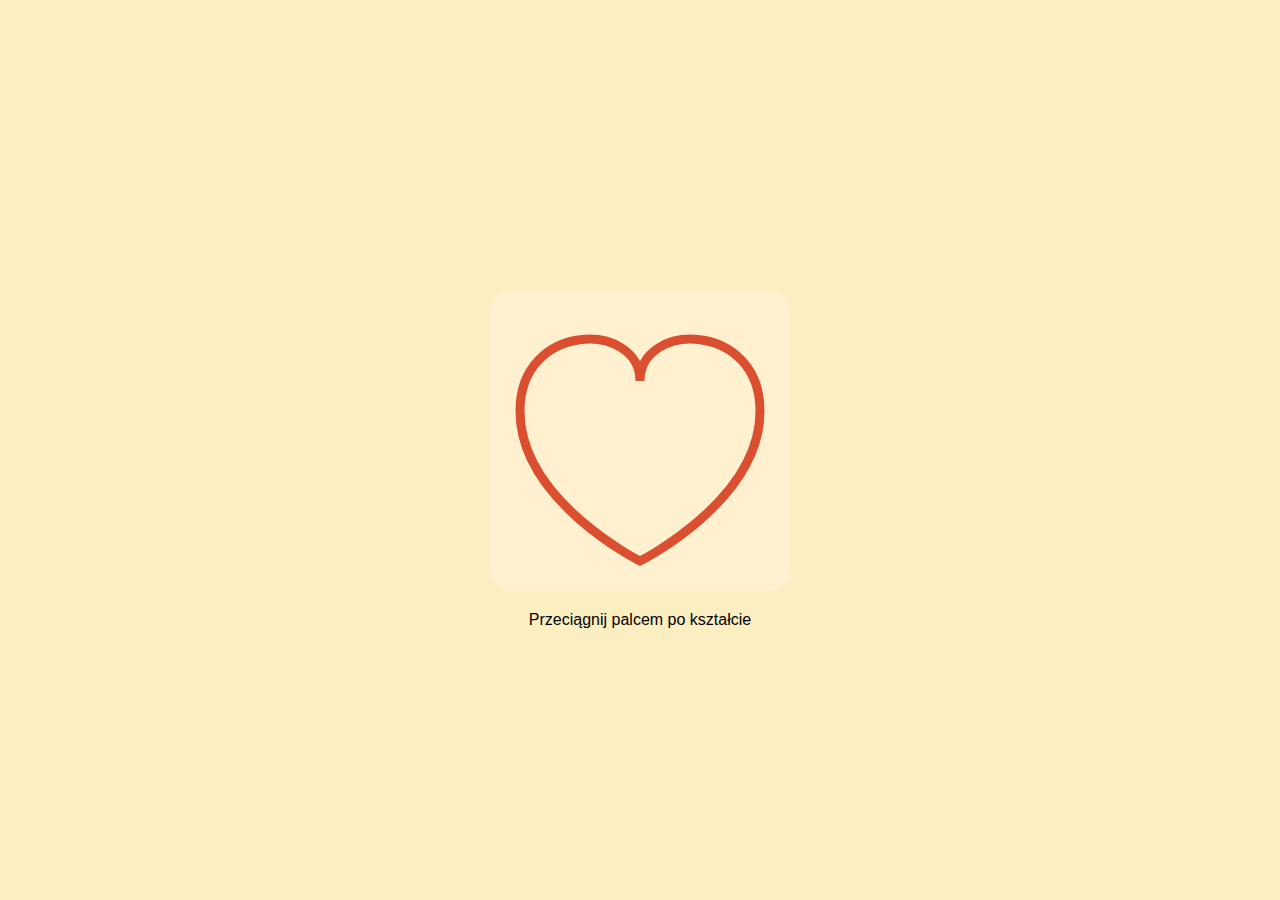
==== game.html @ 5f06cc44 "game" ====
<!DOCTYPE html>
<html lang="pl">
<head>
  <meta charset="UTF-8">
  <title>Dalgona Game</title>
  <meta name="viewport" content="width=device-width, initial-scale=1.0">
  <link rel="stylesheet" href="css/style.css">
</head>
<body>
  <div class="centered">
    <svg id="game-canvas" viewBox="0 0 100 100">
      <path id="heartPath" d="M50 30 
           C50 10, 90 10, 90 40 
           C90 70, 50 90, 50 90 
           C50 90, 10 70, 10 40 
           C10 10, 50 10, 50 30 Z"
        fill="none" stroke="#d94f30" stroke-width="3" />
    </svg>
    <p>Przeciągnij palcem po kształcie</p>
    <div id="result"></div>
  </div>

  <script src="js/game.js"></script>
</body>
</html>
---- css/style.css ----
* {
    margin: 0;
    padding: 0;
    box-sizing: border-box;
    font-family: 'Segoe UI', sans-serif;
  }
  
  body {
    background: #fbeec1;
    height: 100vh;
    display: flex;
    justify-content: center;
    align-items: center;
  }
  
  .centered {
    display: flex;
    flex-direction: column;
    align-items: center;
    text-align: center;
  }
  
  button {
    padding: 15px 30px;
    font-size: 1.2rem;
    background: #d94f30;
    color: white;
    border: none;
    border-radius: 12px;
    cursor: pointer;
    margin-top: 20px;
    box-shadow: 0 4px 10px rgba(0,0,0,0.2);
  }
  
  svg {
    width: 300px;
    height: 300px;
    margin: 20px 0;
    background-color: #fff0d0;
    border-radius: 20px;
    touch-action: none;
  }
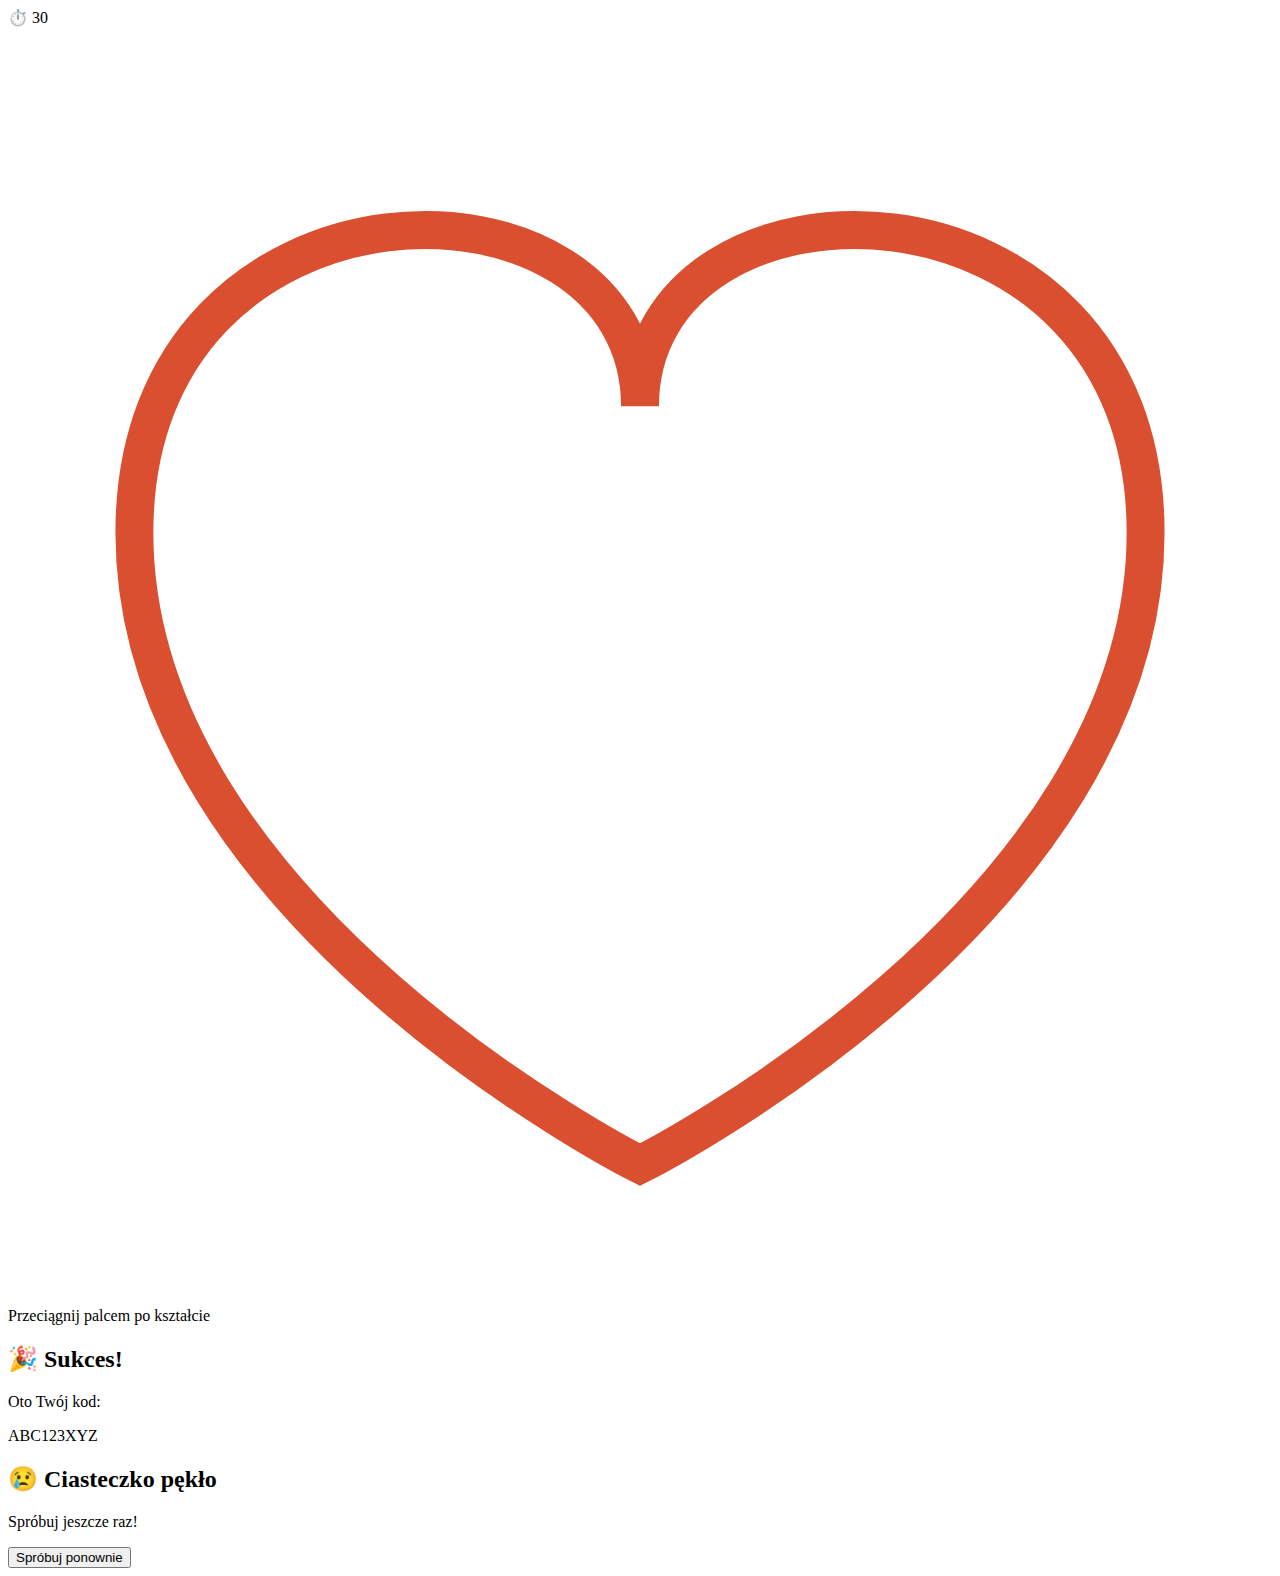
==== commit c226ba71: "game.v01" ====
--- a/game.html
+++ b/game.html
@@ -1,25 +1,32 @@
-<!DOCTYPE html>
-<html lang="pl">
-<head>
-  <meta charset="UTF-8">
-  <title>Dalgona Game</title>
-  <meta name="viewport" content="width=device-width, initial-scale=1.0">
-  <link rel="stylesheet" href="css/style.css">
-</head>
 <body>
-  <div class="centered">
-    <svg id="game-canvas" viewBox="0 0 100 100">
-      <path id="heartPath" d="M50 30 
-           C50 10, 90 10, 90 40 
-           C90 70, 50 90, 50 90 
-           C50 90, 10 70, 10 40 
-           C10 10, 50 10, 50 30 Z"
-        fill="none" stroke="#d94f30" stroke-width="3" />
-    </svg>
-    <p>Przeciągnij palcem po kształcie</p>
-    <div id="result"></div>
-  </div>
-
-  <script src="js/game.js"></script>
-</body>
-</html>
+    <div class="centered">
+      <div id="timer">⏱️ 30</div>
+  
+      <svg id="game-canvas" viewBox="0 0 100 100">
+        <path id="heartPath" d="M50 30 
+             C50 10, 90 10, 90 40 
+             C90 70, 50 90, 50 90 
+             C50 90, 10 70, 10 40 
+             C10 10, 50 10, 50 30 Z"
+          fill="none" stroke="#d94f30" stroke-width="3" />
+      </svg>
+      <p>Przeciągnij palcem po kształcie</p>
+    </div>
+  
+    <!-- EKRAN SUKCESU -->
+    <div id="success-screen" class="overlay hidden">
+      <h2>🎉 Sukces!</h2>
+      <p>Oto Twój kod:</p>
+      <div id="reward-code" class="code">ABC123XYZ</div>
+    </div>
+  
+    <!-- EKRAN PORAŻKI -->
+    <div id="fail-screen" class="overlay hidden">
+      <h2>😢 Ciasteczko pękło</h2>
+      <p>Spróbuj jeszcze raz!</p>
+      <button onclick="restartGame()">Spróbuj ponownie</button>
+    </div>
+  
+    <script src="js/game.js"></script>
+  </body>
+  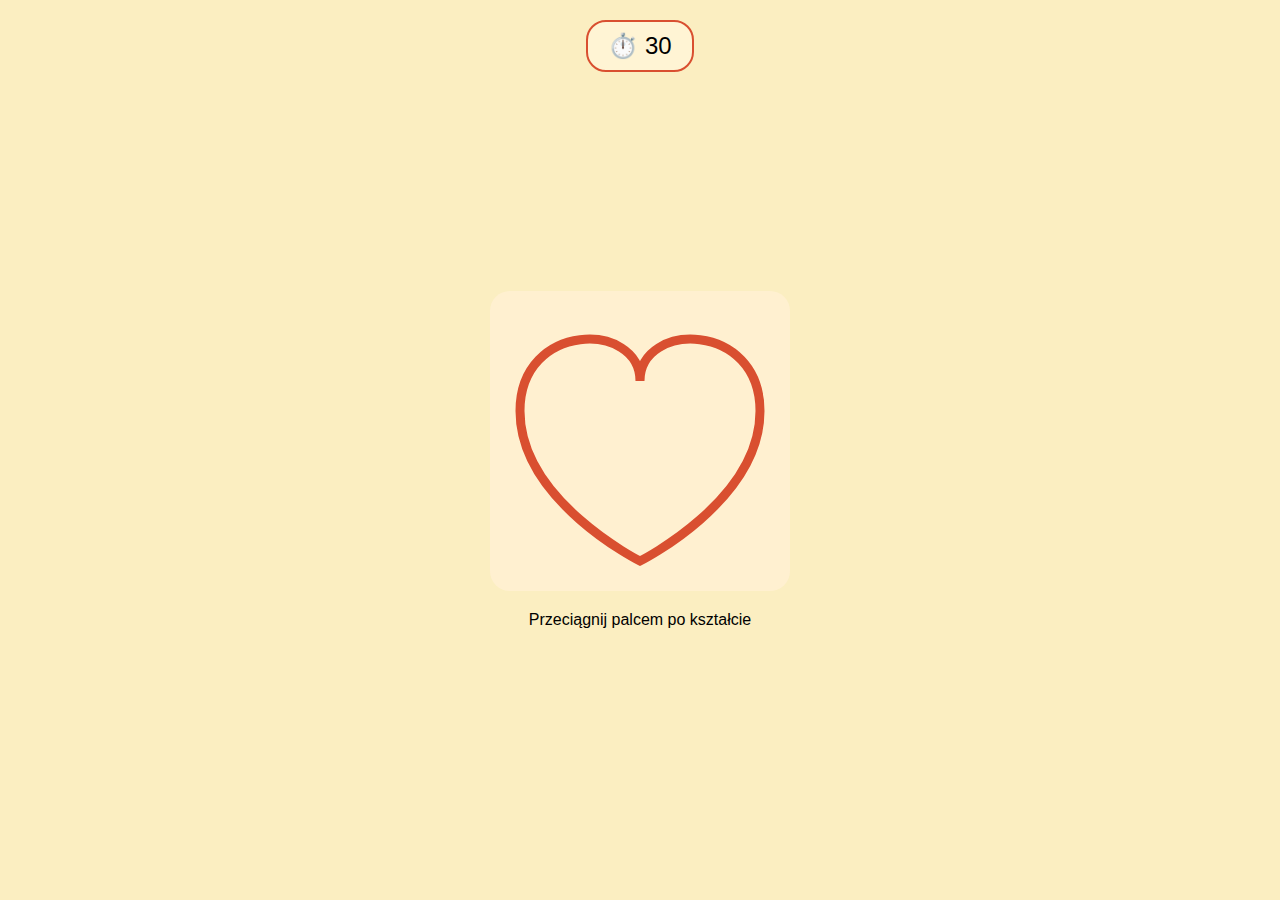
==== commit e6ae822e: "game.v03" ====
--- a/game.html
+++ b/game.html
@@ -1,32 +1,40 @@
+<!DOCTYPE html>
+<html lang="pl">
+<head>
+  <meta charset="UTF-8">
+  <title>Dalgona Game</title>
+  <meta name="viewport" content="width=device-width, initial-scale=1.0">
+  <link rel="stylesheet" href="css/style.css">
+</head>
 <body>
-    <div class="centered">
-      <div id="timer">⏱️ 30</div>
-  
-      <svg id="game-canvas" viewBox="0 0 100 100">
-        <path id="heartPath" d="M50 30 
-             C50 10, 90 10, 90 40 
-             C90 70, 50 90, 50 90 
-             C50 90, 10 70, 10 40 
-             C10 10, 50 10, 50 30 Z"
-          fill="none" stroke="#d94f30" stroke-width="3" />
-      </svg>
-      <p>Przeciągnij palcem po kształcie</p>
-    </div>
-  
-    <!-- EKRAN SUKCESU -->
-    <div id="success-screen" class="overlay hidden">
-      <h2>🎉 Sukces!</h2>
-      <p>Oto Twój kod:</p>
-      <div id="reward-code" class="code">ABC123XYZ</div>
-    </div>
-  
-    <!-- EKRAN PORAŻKI -->
-    <div id="fail-screen" class="overlay hidden">
-      <h2>😢 Ciasteczko pękło</h2>
-      <p>Spróbuj jeszcze raz!</p>
-      <button onclick="restartGame()">Spróbuj ponownie</button>
-    </div>
-  
-    <script src="js/game.js"></script>
-  </body>
-  +  <div class="centered">
+    <div id="timer">⏱️ 30</div>
+
+    <svg id="game-canvas" viewBox="0 0 100 100">
+      <path id="heartPath" d="M50 30 
+           C50 10, 90 10, 90 40 
+           C90 70, 50 90, 50 90 
+           C50 90, 10 70, 10 40 
+           C10 10, 50 10, 50 30 Z"
+        fill="none" stroke="#d94f30" stroke-width="3" />
+    </svg>
+    <p>Przeciągnij palcem po kształcie</p>
+  </div>
+
+  <!-- EKRAN SUKCESU -->
+  <div id="success-screen" class="overlay hidden">
+    <h2>🎉 Sukces!</h2>
+    <p>Oto Twój kod:</p>
+    <div id="reward-code" class="code">ABC123XYZ</div>
+  </div>
+
+  <!-- EKRAN PORAŻKI -->
+  <div id="fail-screen" class="overlay hidden">
+    <h2>😢 Ciasteczko pękło</h2>
+    <p>Spróbuj jeszcze raz!</p>
+    <button onclick="restartGame()">Spróbuj ponownie</button>
+  </div>
+
+  <script src="js/game.js"></script>
+</body>
+</html>
--- a/css/style.css
+++ b/css/style.css
@@ -0,0 +1,83 @@
+* {
+    margin: 0;
+    padding: 0;
+    box-sizing: border-box;
+    font-family: 'Segoe UI', sans-serif;
+  }
+  
+  body {
+    background: #fbeec1;
+    height: 100vh;
+    display: flex;
+    justify-content: center;
+    align-items: center;
+    position: relative;
+  }
+  
+  .centered {
+    display: flex;
+    flex-direction: column;
+    align-items: center;
+    text-align: center;
+  }
+  
+  button {
+    padding: 15px 30px;
+    font-size: 1.2rem;
+    background: #d94f30;
+    color: white;
+    border: none;
+    border-radius: 12px;
+    cursor: pointer;
+    margin-top: 20px;
+    box-shadow: 0 4px 10px rgba(0,0,0,0.2);
+  }
+  
+  svg {
+    width: 300px;
+    height: 300px;
+    margin: 20px 0;
+    background-color: #fff0d0;
+    border-radius: 20px;
+    touch-action: none;
+  }
+  
+  #timer {
+    position: absolute;
+    top: 20px;
+    font-size: 1.5rem;
+    background: #fff4d4;
+    padding: 10px 20px;
+    border-radius: 20px;
+    border: 2px solid #d94f30;
+  }
+  
+  .overlay {
+    position: fixed;
+    top: 0;
+    left: 0;
+    width: 100%;
+    height: 100%;
+    background: rgba(251, 238, 193, 0.95);
+    display: flex;
+    flex-direction: column;
+    justify-content: center;
+    align-items: center;
+    text-align: center;
+    z-index: 10;
+  }
+  
+  .hidden {
+    display: none;
+  }
+  
+  .code {
+    font-size: 1.8rem;
+    margin-top: 10px;
+    padding: 10px;
+    background: #d94f30;
+    color: white;
+    border-radius: 10px;
+    letter-spacing: 2px;
+  }
+  